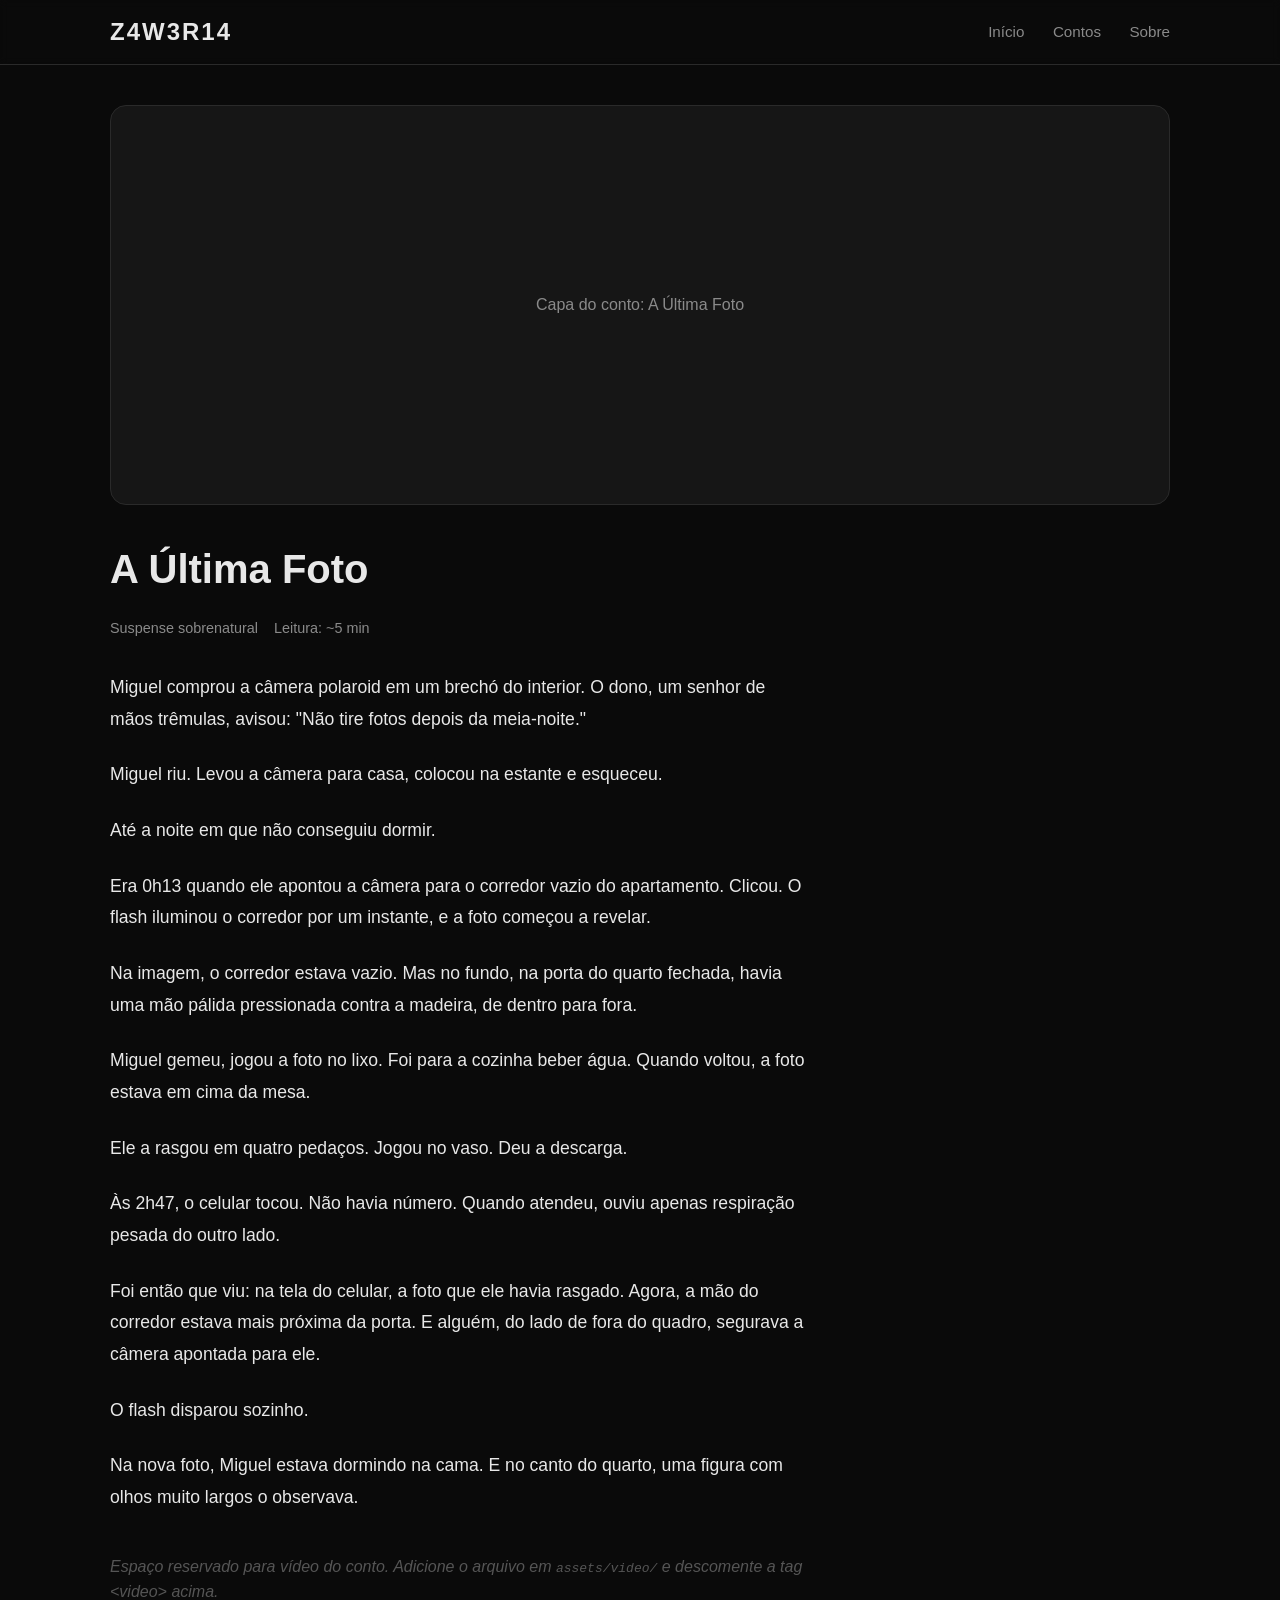
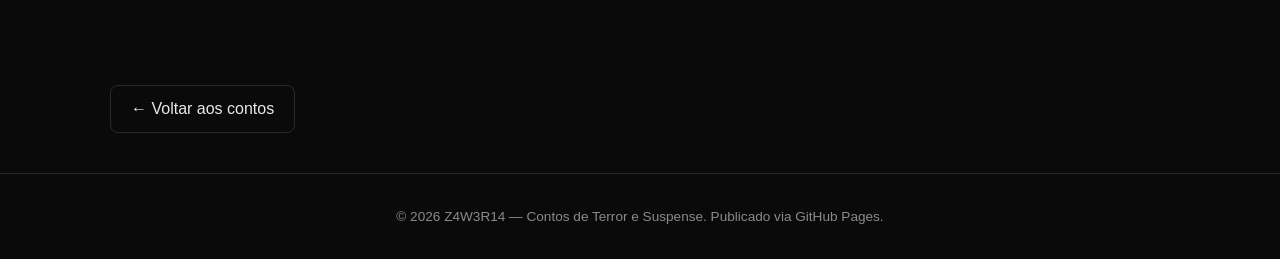
==== contos/a-ultima-foto.html @ 3ca89002 "Transformar em site de contos de terror e suspense" ====
<!DOCTYPE html>
<html lang="pt-BR">
<head>
  <meta charset="UTF-8">
  <meta name="viewport" content="width=device-width, initial-scale=1.0">
  <title>A Última Foto — Z4W3R14</title>
  <link rel="stylesheet" href="../style.css">
</head>
<body>

  <header class="site-header">
    <div class="container header-inner">
      <a href="../index.html" class="logo">Z4W3R14</a>
      <nav class="nav">
        <a href="../index.html">Início</a>
        <a href="../index.html#contos">Contos</a>
        <a href="../sobre.html">Sobre</a>
      </nav>
    </div>
  </header>

  <section class="conto-page">
    <div class="container">

      <div class="capa-grande">
        <!-- Coloque a imagem de capa aqui -->
        Capa do conto: A Última Foto
      </div>

      <h1>A Última Foto</h1>
      <div class="meta">
        <span>Suspense sobrenatural</span>
        <span>Leitura: ~5 min</span>
      </div>

      <div class="texto">
        <p>Miguel comprou a câmera polaroid em um brechó do interior. O dono, um senhor de mãos trêmulas, avisou: "Não tire fotos depois da meia-noite."</p>
        <p>Miguel riu. Levou a câmera para casa, colocou na estante e esqueceu.</p>
        <p>Até a noite em que não conseguiu dormir.</p>
        <p>Era 0h13 quando ele apontou a câmera para o corredor vazio do apartamento. Clicou. O flash iluminou o corredor por um instante, e a foto começou a revelar.</p>
        <p>Na imagem, o corredor estava vazio. Mas no fundo, na porta do quarto fechada, havia uma mão pálida pressionada contra a madeira, de dentro para fora.</p>
        <p>Miguel gemeu, jogou a foto no lixo. Foi para a cozinha beber água. Quando voltou, a foto estava em cima da mesa.</p>
        <p>Ele a rasgou em quatro pedaços. Jogou no vaso. Deu a descarga.</p>
        <p>Às 2h47, o celular tocou. Não havia número. Quando atendeu, ouviu apenas respiração pesada do outro lado.</p>
        <p>Foi então que viu: na tela do celular, a foto que ele havia rasgado. Agora, a mão do corredor estava mais próxima da porta. E alguém, do lado de fora do quadro, segurava a câmera apontada para ele.</p>
        <p>O flash disparou sozinho.</p>
        <p>Na nova foto, Miguel estava dormindo na cama. E no canto do quarto, uma figura com olhos muito largos o observava.</p>
      </div>

      <div class="video-wrap">
        <!-- Coloque seu vídeo aqui -->
        <p style="color:#555; font-style: italic;">Espaço reservado para vídeo do conto. Adicione o arquivo em <code>assets/video/</code> e descomente a tag &lt;video&gt; acima.</p>
      </div>

      <a href="../index.html#contos" class="btn-voltar">← Voltar aos contos</a>

    </div>
  </section>

  <footer class="site-footer">
    <div class="container">
      <p>&copy; 2026 Z4W3R14 — Contos de Terror e Suspense. Publicado via GitHub Pages.</p>
    </div>
  </footer>

</body>
</html>
---- style.css ----
/* Z4W3R14 — Contos de Terror e Suspense
   Tema escuro, sombrio, foco nas histórias */

:root {
  --bg: #0a0a0a;
  --bg-card: #121212;
  --text: #e8e8e8;
  --text-muted: #8a8a8a;
  --accent: #8b0000;      /* vermelho sangue */
  --accent-hover: #a31616;
  --border: #2a2a2a;
  --max-width: 1100px;
}

* {
  margin: 0;
  padding: 0;
  box-sizing: border-box;
}

html {
  scroll-behavior: smooth;
}

body {
  font-family: 'Segoe UI', Tahoma, Geneva, Verdana, sans-serif;
  background: var(--bg);
  color: var(--text);
  line-height: 1.6;
}

.container {
  max-width: var(--max-width);
  margin: 0 auto;
  padding: 0 20px;
}

/* Header */
.site-header {
  background: rgba(10, 10, 10, 0.8);
  border-bottom: 1px solid var(--border);
  position: sticky;
  top: 0;
  z-index: 100;
  backdrop-filter: blur(4px);
}

.header-inner {
  display: flex;
  align-items: center;
  justify-content: space-between;
  height: 64px;
}

.logo {
  font-size: 1.5rem;
  font-weight: 800;
  letter-spacing: 2px;
  color: var(--text);
  text-decoration: none;
  text-transform: uppercase;
}

.logo:hover {
  color: var(--accent);
}

.nav a {
  color: var(--text-muted);
  text-decoration: none;
  margin-left: 24px;
  font-size: 0.95rem;
  transition: color 0.2s;
}

.nav a:hover {
  color: var(--accent);
}

/* Hero */
.hero {
  padding: 100px 0 60px;
  text-align: center;
}

.hero h1 {
  font-size: 3rem;
  font-weight: 800;
  letter-spacing: -0.02em;
  margin-bottom: 16px;
  color: var(--text);
}

.hero-sub {
  font-size: 1.15rem;
  color: var(--text-muted);
  max-width: 600px;
  margin: 0 auto;
}

/* Contos grid */
.contos-grid {
  padding: 60px 0;
}

.section-title {
  font-size: 1.75rem;
  margin-bottom: 32px;
  color: var(--text);
  letter-spacing: -0.01em;
}

.grid {
  display: grid;
  grid-template-columns: repeat(auto-fill, minmax(280px, 1fr));
  gap: 24px;
}

/* Card de conto */
.conto-card {
  background: var(--bg-card);
  border: 1px solid var(--border);
  border-radius: 16px;
  overflow: hidden;
  display: flex;
  flex-direction: column;
  transition: transform 0.2s, border-color 0.2s;
}

.conto-card:hover {
  transform: translateY(-4px);
  border-color: var(--accent);
}

.conto-card .capa {
  position: relative;
  height: 200px;
  background: #1a1a1a;
  display: flex;
  align-items: center;
  justify-content: center;
  overflow: hidden;
}

.conto-card .capa img {
  width: 100%;
  height: 100%;
  object-fit: cover;
  opacity: 0.85;
  transition: opacity 0.3s;
}

.conto-card:hover .capa img {
  opacity: 1;
}

.conto-card .capa-placeholder {
  width: 100%;
  height: 100%;
  display: flex;
  align-items: center;
  justify-content: center;
  color: var(--text-muted);
  font-size: 0.9rem;
  background: #161616;
}

.conto-card .conteudo {
  padding: 20px;
  display: flex;
  flex-direction: column;
  flex: 1;
}

.conto-card h3 {
  font-size: 1.25rem;
  margin-bottom: 10px;
  color: var(--text);
}

.conto-card p {
  color: var(--text-muted);
  font-size: 0.95rem;
  margin-bottom: 20px;
  flex: 1;
}

.conto-card .btn {
  display: inline-block;
  padding: 10px 20px;
  background: var(--accent);
  color: #fff;
  text-decoration: none;
  border-radius: 8px;
  font-size: 0.9rem;
  font-weight: 600;
  text-align: center;
  transition: background 0.2s;
}

.conto-card .btn:hover {
  background: var(--accent-hover);
}

/* Página do conto */
.conto-page {
  padding: 40px 0;
}

.conto-page .capa-grande {
  width: 100%;
  height: 400px;
  background: #161616;
  border-radius: 16px;
  overflow: hidden;
  border: 1px solid var(--border);
  margin-bottom: 32px;
  display: flex;
  align-items: center;
  justify-content: center;
  color: var(--text-muted);
  font-size: 1rem;
}

.conto-page h1 {
  font-size: 2.5rem;
  margin-bottom: 16px;
  color: var(--text);
}

.conto-page .meta {
  color: var(--text-muted);
  font-size: 0.9rem;
  margin-bottom: 32px;
  display: flex;
  gap: 16px;
  flex-wrap: wrap;
}

.conto-page .texto {
  font-size: 1.1rem;
  color: var(--text);
  line-height: 1.8;
  max-width: 700px;
}

.conto-page .texto p {
  margin-bottom: 24px;
}

.conto-page .video-wrap {
  margin: 40px 0;
  max-width: 700px;
}

.conto-page .btn-voltar {
  display: inline-block;
  margin-top: 40px;
  padding: 10px 20px;
  background: transparent;
  border: 1px solid var(--border);
  color: var(--text);
  text-decoration: none;
  border-radius: 8px;
  transition: all 0.2s;
}

.conto-page .btn-voltar:hover {
  border-color: var(--accent);
  color: var(--accent);
}

/* Sobre */
.sobre {
  padding: 60px 0;
  text-align: center;
  max-width: 600px;
  margin: 0 auto;
}

.sobre h2 {
  font-size: 2rem;
  margin-bottom: 20px;
  color: var(--text);
}

.sobre p {
  color: var(--text-muted);
  line-height: 1.7;
  margin-bottom: 16px;
}

/* Footer */
.site-footer {
  border-top: 1px solid var(--border);
  padding: 32px 0;
  text-align: center;
  color: var(--text-muted);
  font-size: 0.85rem;
}

/* Responsivo */
@media (max-width: 640px) {
  .hero h1 { font-size: 2rem; }
  .header-inner { flex-direction: column; height: auto; padding: 16px 0; gap: 12px; }
  .nav a { margin: 0 12px; }
}
</style>
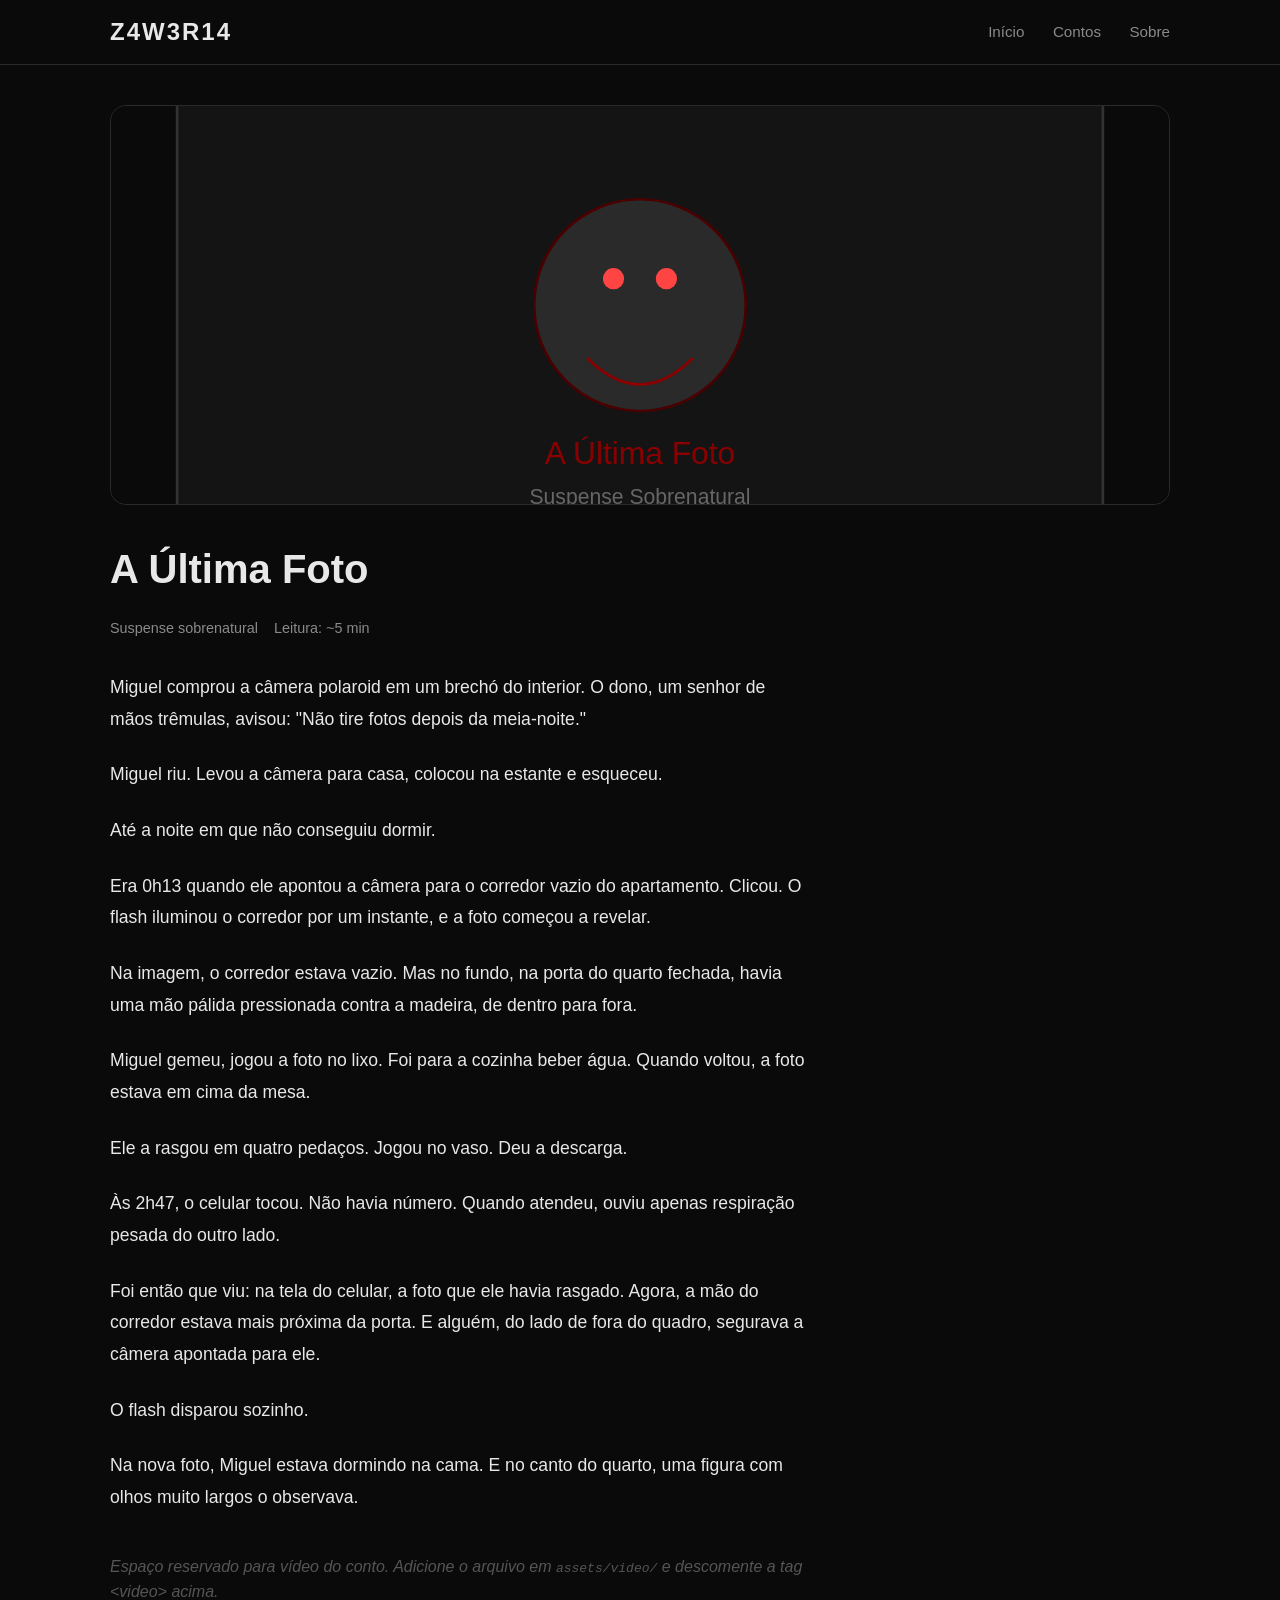
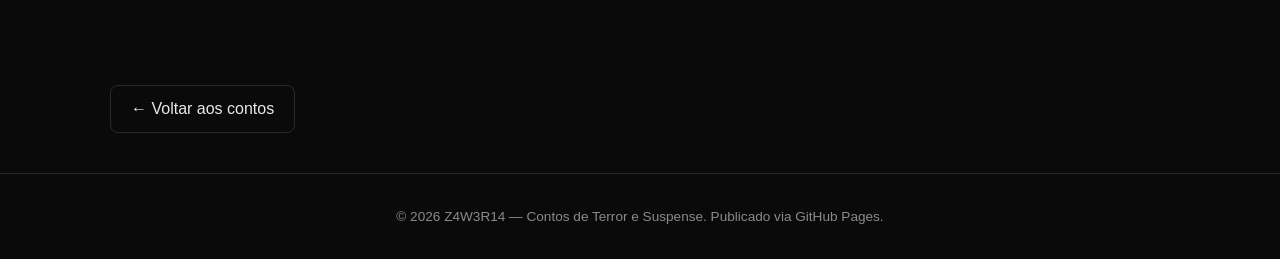
==== commit 40e1185b: "Adicionar capas SVG e instruções de imagens gratuitas" ====
--- a/contos/a-ultima-foto.html
+++ b/contos/a-ultima-foto.html
@@ -23,8 +23,7 @@
     <div class="container">
 
       <div class="capa-grande">
-        <!-- Coloque a imagem de capa aqui -->
-        Capa do conto: A Última Foto
+        <img src="../assets/img/conto-a-ultima-foto.svg" alt="Capa de A Última Foto" style="width:100%;height:100%;object-fit:cover;">
       </div>
 
       <h1>A Última Foto</h1>
